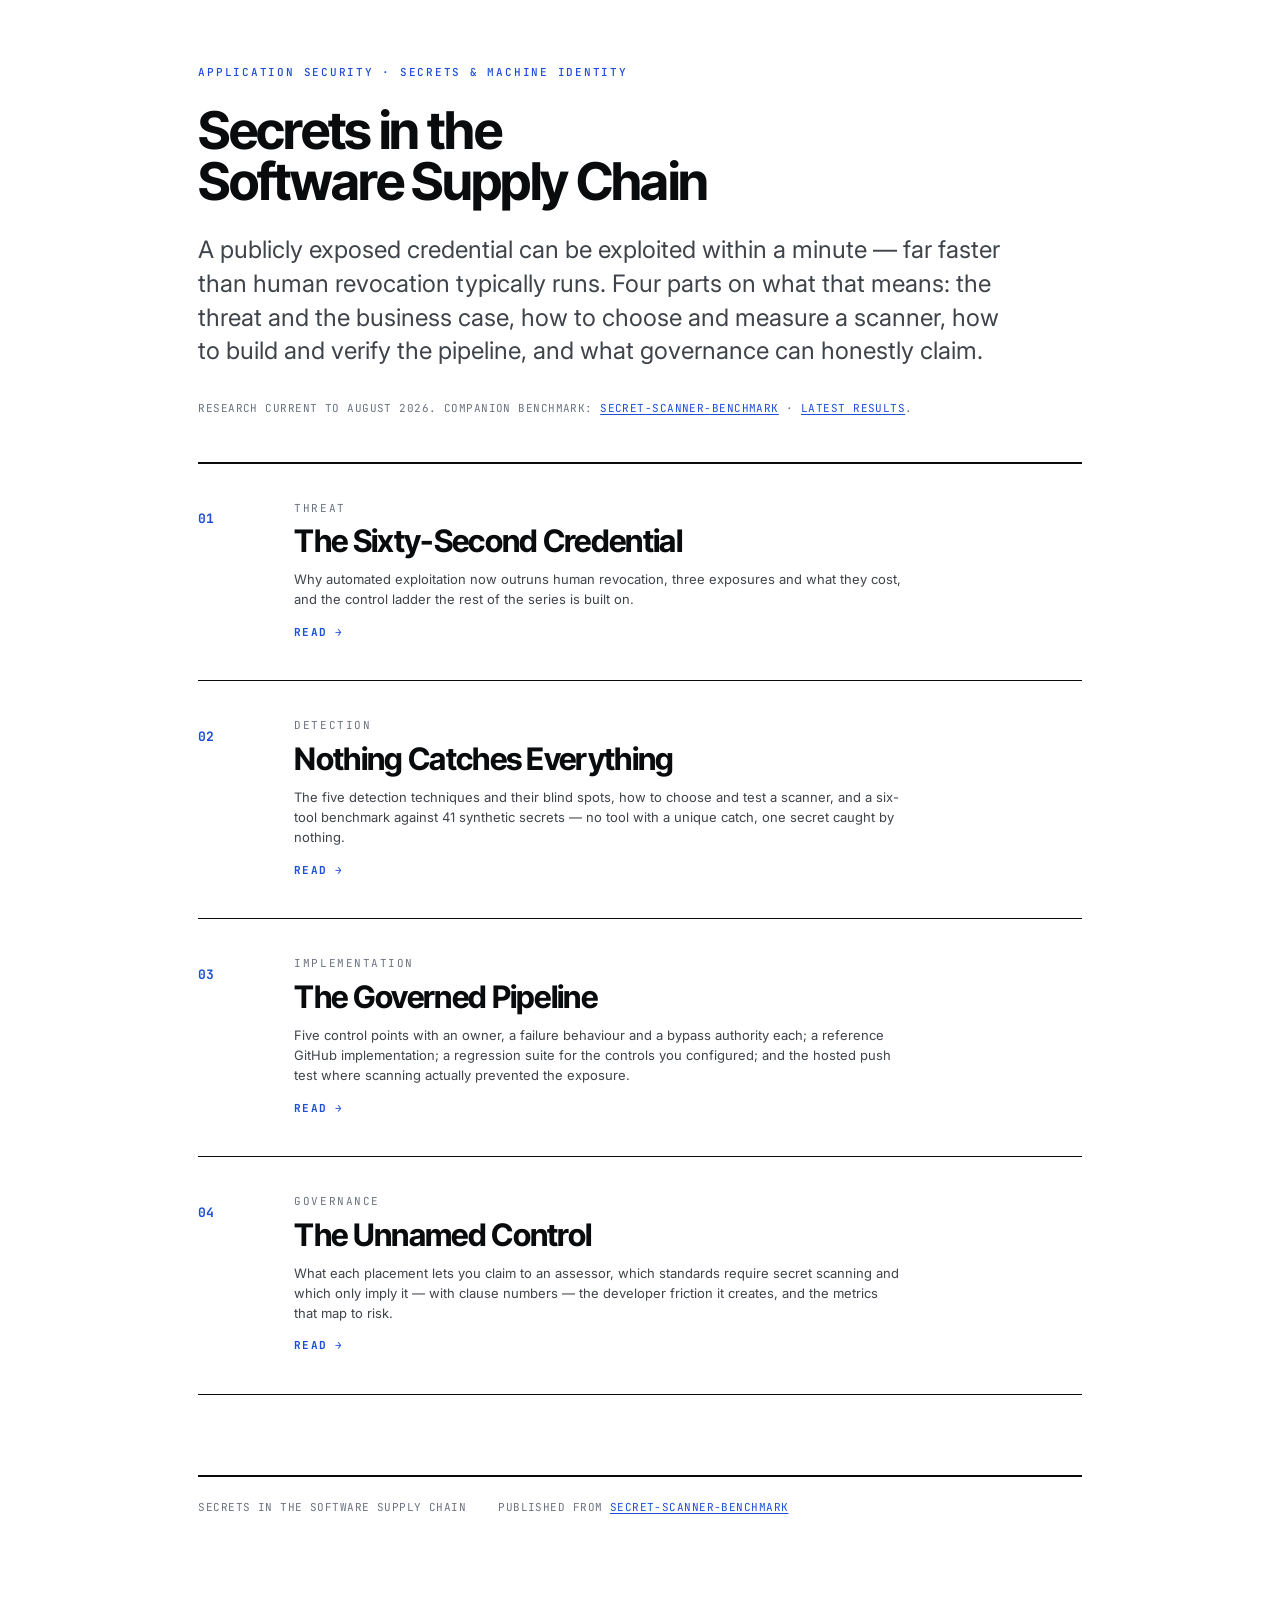
==== docs/index.html @ 4c14ba3f "wip: page fills the window, wide content uses it" ====
<!doctype html>
<html lang="en">
<head>
<meta charset="utf-8">
<meta name="viewport" content="width=device-width, initial-scale=1">
<title>Secrets in the Software Supply Chain</title>
<meta name="description" content="A four-part engineering series on hardcoded secrets in the software supply chain: the threat, detection and a reproducible benchmark, the implemented pipeline, and governance.">
<meta name="author" content="Secrets in the Software Supply Chain">
<meta name="color-scheme" content="light">
<meta name="theme-color" content="#1d4ed8">
<link rel="canonical" href="https://llody9977.github.io/secret-scanner-benchmark/">
<meta property="og:type" content="article">
<meta property="og:title" content="Secrets in the Software Supply Chain">
<meta property="og:description" content="A four-part engineering series on hardcoded secrets in the software supply chain: the threat, detection and a reproducible benchmark, the implemented pipeline, and governance.">
<meta property="og:url" content="https://llody9977.github.io/secret-scanner-benchmark/">
<meta name="twitter:card" content="summary">
<link rel="icon" href="data:image/svg+xml,%3Csvg xmlns='http://www.w3.org/2000/svg' viewBox='0 0 64 64'%3E%3Crect width='64' height='64' fill='%231d4ed8'/%3E%3Ccircle cx='32' cy='25' r='9' fill='none' stroke='white' stroke-width='5'/%3E%3Cpath d='M32 33v18M32 44h8' stroke='white' stroke-width='5' stroke-linecap='round'/%3E%3C/svg%3E">
<link rel="preconnect" href="https://fonts.googleapis.com">
<link rel="preconnect" href="https://fonts.gstatic.com" crossorigin>
<link rel="stylesheet" href="https://fonts.googleapis.com/css2?family=Inter:wght@400;500;600;700&family=Inter+Tight:wght@600;700&family=JetBrains+Mono:wght@400;500;700&display=swap">
<link rel="stylesheet" href="assets/series.css?v=723f739dde">
</head>
<body>
<div class="page idx">
  <header class="idx-head">
    <p class="kicker">Application Security &middot; Secrets &amp; Machine Identity</p>
    <h1>Secrets in the Software Supply&nbsp;Chain</h1>
    <p class="dek">A publicly exposed credential can be exploited within a minute &mdash; far faster than human revocation typically runs.
    Four parts on what that means: the threat and the business case, how to choose and measure a
    scanner, how to build and verify the pipeline, and what governance can honestly claim.</p>
    <p class="idx-note">Research current to August 2026. Companion benchmark:
    <a href="https://github.com/llody9977/secret-scanner-benchmark">secret-scanner-benchmark</a> &middot;
    <a href="https://github.com/llody9977/secret-scanner-benchmark/blob/main/docs/RESULTS.md">latest results</a>.</p>
  </header>
  <ol class="idx-list">
    <li class="idx-item">
      <a class="idx-link" href="part-1.html">
        <span class="idx-num">01</span>
        <span class="idx-body">
          <span class="idx-kick">Threat</span>
          <span class="idx-title">The Sixty-Second Credential</span>
          <span class="idx-blurb">Why automated exploitation now outruns human revocation, three exposures and what they cost, and the control ladder the rest of the series is built on.</span>
          <span class="idx-go">Read &rarr;</span>
        </span>
      </a>
    </li>
    <li class="idx-item">
      <a class="idx-link" href="part-2.html">
        <span class="idx-num">02</span>
        <span class="idx-body">
          <span class="idx-kick">Detection</span>
          <span class="idx-title">Nothing Catches Everything</span>
          <span class="idx-blurb">The five detection techniques and their blind spots, how to choose and test a scanner, and a six-tool benchmark against 41 synthetic secrets — no tool with a unique catch, one secret caught by nothing.</span>
          <span class="idx-go">Read &rarr;</span>
        </span>
      </a>
    </li>
    <li class="idx-item">
      <a class="idx-link" href="part-3.html">
        <span class="idx-num">03</span>
        <span class="idx-body">
          <span class="idx-kick">Implementation</span>
          <span class="idx-title">The Governed Pipeline</span>
          <span class="idx-blurb">Five control points with an owner, a failure behaviour and a bypass authority each; a reference GitHub implementation; a regression suite for the controls you configured; and the hosted push test where scanning actually prevented the exposure.</span>
          <span class="idx-go">Read &rarr;</span>
        </span>
      </a>
    </li>
    <li class="idx-item">
      <a class="idx-link" href="part-4.html">
        <span class="idx-num">04</span>
        <span class="idx-body">
          <span class="idx-kick">Governance</span>
          <span class="idx-title">The Unnamed Control</span>
          <span class="idx-blurb">What each placement lets you claim to an assessor, which standards require secret scanning and which only imply it — with clause numbers — the developer friction it creates, and the metrics that map to risk.</span>
          <span class="idx-go">Read &rarr;</span>
        </span>
      </a>
    </li>
  </ol>
  <footer class="colophon">
    <span>Secrets in the Software Supply Chain</span>
    <span>Published from <a href="https://github.com/llody9977/secret-scanner-benchmark">secret-scanner-benchmark</a></span>
  </footer>
</div>
</body>
</html>
---- docs/assets/series.css ----
/* Secrets in the Software Supply Chain — shared stylesheet
   Modernist / International Typographic Style: flush-left sans, hairline grid,
   one accent, no fills, no rounded corners, no dark mode. */

:root {
  color-scheme: light;

  --paper:      #ffffff;
  --ink:        #0a0b0d;
  --ink-2:      #3f434a;
  --ink-3:      #6b7280;
  --line:       #e6e7ea;
  --line-mid:   #c9ccd2;
  --blue:       #1d4ed8;
  --blue-ink:   #16327f;
  --blue-pale:  #eef2ff;
  --pos:        #15803d;
  --neg:        #b42318;
  --mid:        #a16207;

  --measure: 48rem;
  --rail: 7rem;
  --gutter: 2.25rem;

  --t-xs: 0.6875rem;
  --t-sm: 0.8125rem;
  --t-0:  1.0625rem;
  --t-1:  1.25rem;
  --t-2:  1.5rem;
  --t-3:  1.9375rem;
  --t-4:  2.5rem;
  --t-5:  3.25rem;

  --sans: "Inter", -apple-system, "Segoe UI", Helvetica, Arial, sans-serif;
  --tight: "Inter Tight", "Inter", -apple-system, Helvetica, Arial, sans-serif;
  --mono: "JetBrains Mono", ui-monospace, "SFMono-Regular", Menlo, Consolas, monospace;

  /* back-compat aliases for inline style="" left in the source markup */
  --ink-soft: var(--ink-2);
  --ink-mute: var(--ink-3);
  --rule: var(--line);
  --rule-strong: var(--line-mid);
  --accent: var(--blue);
  --accent-bright: var(--blue);
  --accent-wash: var(--blue-pale);
  --ground: var(--paper);
  --surface: var(--paper);
  --surface-sunk: #f7f8fa;
  --critical: var(--neg);
  --ok: var(--pos);
  --warn: var(--mid);
  --critical-wash: var(--blue-pale);
  --warn-wash: #ffffff;
  --ok-wash: #ffffff;
  --font-display: var(--tight);
  --font-body: var(--sans);
  --font-mono: var(--mono);
  --step--1: var(--t-sm);
  --step-0: var(--t-0);
  --step-1: var(--t-1);
  --step-2: var(--t-2);
  --step-3: var(--t-3);
  --step-4: var(--t-4);
  --step-5: var(--t-5);
  --measure-alias: var(--measure);
}

* { box-sizing: border-box; }

/* Fluid root. Every length in this sheet is in rem, so scaling the root scales
   the whole layout with the viewport instead of leaving it in a fixed ribbon on
   a large display. Media-query rem units resolve against the initial 16px, so
   the breakpoint at the bottom of this file is unaffected by this. */
html {
  background: var(--paper);
  -webkit-text-size-adjust: 100%;
  font-size: clamp(16px, 0.28vw + 12.4px, 21px);
}

body {
  margin: 0;
  background: var(--paper);
  color: var(--ink);
  font-family: var(--sans);
  font-size: var(--t-0);
  line-height: 1.62;
  font-feature-settings: "kern" 1, "liga" 1;
  -webkit-font-smoothing: antialiased;
  text-rendering: optimizeLegibility;
}

.page { max-width: min(120rem, 95vw); margin: 0 auto; padding: 0 clamp(1rem, 3vw, 2.5rem) 7rem; }

p { margin: 0; }
.flow > * + * { margin-top: 1.1em; }
.col { max-width: var(--measure); }
.wide { max-width: 100%; }  /* fills the page; prose stays at --measure */

a { color: var(--blue); text-decoration: underline; text-decoration-thickness: 1px; text-underline-offset: 0.15em; }
a:hover { text-decoration-thickness: 2px; }
a:focus-visible, summary:focus-visible { outline: 2px solid var(--blue); outline-offset: 3px; }
strong { font-weight: 600; color: var(--ink); }
em { font-style: italic; }

h1, h2, h3, h4 { font-family: var(--tight); font-weight: 700; }

/* ---------- series navigation ---------- */
.serienav {
  display: flex; flex-wrap: wrap; align-items: baseline; gap: 0 1.75rem;
  padding: 1.1rem 0 0.95rem;
  border-bottom: 1px solid var(--ink);
  font-family: var(--mono); font-size: var(--t-xs);
  letter-spacing: 0.1em; text-transform: uppercase;
}
.serienav .sn-title { color: var(--ink-3); margin-right: auto; letter-spacing: 0.08em; }
.serienav a { color: var(--ink-3); text-decoration: none; padding-bottom: 3px; border-bottom: 2px solid transparent; }
.serienav a:hover { color: var(--blue); border-bottom-color: var(--blue); }
.serienav [aria-current="page"] { color: var(--ink); font-weight: 700; border-bottom: 2px solid var(--blue); padding-bottom: 3px; }

/* ---------- masthead ---------- */
.masthead { padding: 3.5rem 0 2.75rem; border-bottom: 1px solid var(--ink); margin-bottom: 3.5rem; }
.kicker {
  font-family: var(--mono); font-size: var(--t-xs); font-weight: 500;
  letter-spacing: 0.16em; text-transform: uppercase; color: var(--blue);
  margin: 0 0 1.5rem;
}
h1 {
  font-family: var(--tight);
  font-size: clamp(2.6rem, 7.2vw, var(--t-5));
  line-height: 0.98; letter-spacing: -0.032em;
  margin: 0; max-width: 18ch; text-wrap: balance; hyphens: none;
}
.dek {
  font-size: clamp(var(--t-1), 2.3vw, var(--t-2));
  line-height: 1.4; font-weight: 400; color: var(--ink-2);
  max-width: 54ch; margin: 1.6rem 0 0; text-wrap: pretty;
}
.byline {
  margin-top: 2.25rem; padding-top: 1.1rem; border-top: 1px solid var(--line);
  display: flex; flex-wrap: wrap; gap: 0.4rem 2rem;
  font-family: var(--mono); font-size: var(--t-xs); letter-spacing: 0.04em;
  text-transform: uppercase; color: var(--ink-3);
}

/* Display type (h1, h2, case h3) keeps a short measure on purpose: a headline
   set to 90ch is unreadable. Body copy uses --measure and the ch caps below. */

/* ---------- section: left rail label + content column ---------- */
section { margin-top: 4.75rem; }
.sec-head {
  border-top: 2px solid var(--ink); padding-top: 1rem; margin-bottom: 2rem;
  display: grid; grid-template-columns: var(--rail) 1fr; gap: var(--gutter);
}
.sec-label {
  font-family: var(--mono); font-size: var(--t-xs); letter-spacing: 0.13em;
  text-transform: uppercase; color: var(--ink-3);
}
.sec-head .sec-label { grid-column: 1; padding-top: 0.35rem; }
.sec-head h2 { grid-column: 2; }
h2 {
  font-size: clamp(var(--t-3), 4vw, var(--t-4));
  line-height: 1.08; letter-spacing: -0.02em; margin: 0;
  max-width: 24ch; text-wrap: balance;
}
h3 {
  font-size: var(--t-2); line-height: 1.18; letter-spacing: -0.012em;
  margin: 3rem 0 0; text-wrap: balance; max-width: 30ch;
}
h4 {
  font-family: var(--sans); font-weight: 600; font-size: var(--t-0);
  letter-spacing: 0; margin: 2rem 0 0;
}

/* indent free-flow content to the content column on wide screens */
section > .col,
section > .flow,
section > .exec,
section > h3,
section > figure,
section > .tablewrap,
section > .tiles,
section > .gaps,
section > .cases,
section > .ladder,
section > .verdict,
section > .ph,
section > .sourcing {
  margin-left: calc(var(--rail) + var(--gutter));
}
section > .col.flow { margin-top: 1.25rem; }
h3.col, h3.wide { margin-left: calc(var(--rail) + var(--gutter)); }

/* ---------- executive / intro block ---------- */
.exec {
  border-top: 1px solid var(--ink); border-bottom: 1px solid var(--ink);
  padding: 1.75rem 0 2rem;
}
.exec > h2 { font-size: var(--t-2); margin: 0 0 1.4rem; max-width: 32ch; }
.exec-list { list-style: none; counter-reset: exec; margin: 0; padding: 0; display: grid; gap: 1.15rem; }
.exec-list li {
  counter-increment: exec; position: relative;
  padding-left: 3rem; max-width: 84ch;
}
.exec-list li::before {
  content: counter(exec, decimal-leading-zero);
  position: absolute; left: 0; top: 0.28em;
  font-family: var(--mono); font-size: var(--t-xs); font-weight: 700;
  color: var(--blue); font-variant-numeric: tabular-nums;
}

/* ---------- stat tiles ---------- */
.tiles {
  display: grid; grid-template-columns: repeat(auto-fit, minmax(13rem, 1fr));
  border-top: 2px solid var(--ink); border-bottom: 2px solid var(--ink);
}
.tile {
  padding: 1.5rem 1.4rem 1.6rem 1.4rem; display: flex; flex-direction: column; gap: 0.5rem;
  border-left: 1px solid var(--line);
}
.tile:first-child { border-left: 0; padding-left: 0; }
.tile-label { font-family: var(--mono); font-size: var(--t-xs); letter-spacing: 0.11em; text-transform: uppercase; color: var(--ink-3); }
.tile-fig {
  font-family: var(--tight); font-weight: 700; font-size: clamp(2rem, 5vw, 2.75rem);
  line-height: 1; letter-spacing: -0.035em; font-variant-numeric: tabular-nums; color: var(--ink);
}
.tile-fig .unit { font-family: var(--mono); font-size: 0.82rem; font-weight: 500; letter-spacing: 0; color: var(--ink-3); margin-left: 0.35rem; }
.tile-note { font-size: var(--t-sm); line-height: 1.45; color: var(--ink-3); }
.tile[data-tone="critical"] { border-top: 3px solid var(--neg); margin-top: -2px; }
.tile[data-tone="critical"] .tile-label { color: var(--neg); }
.tile[data-tone="ok"] { border-top: 3px solid var(--pos); margin-top: -2px; }
.tile[data-tone="ok"] .tile-label { color: var(--pos); }

/* ---------- figures ---------- */
figure { margin: 3rem 0 0; padding: 0; }
.figframe { border-top: 1px solid var(--ink); border-bottom: 1px solid var(--ink); padding: 1.75rem 0; overflow-x: auto; }
figure svg { display: block; width: 100%; max-width: 100%; height: auto; min-width: 30rem; color: var(--ink); }  /* scrolls inside .figframe */
figcaption { font-size: var(--t-sm); line-height: 1.5; color: var(--ink-3); margin-top: 0.9rem; max-width: 82ch; }

.figframe svg .crit-line { stroke: var(--neg); }
.figframe svg .crit-fill { fill: var(--neg); }
.figframe svg .crit-text { fill: var(--neg); }
.figframe svg .crit-inv  { fill: var(--paper); }
.figframe svg .ok-line { stroke: var(--pos); }
.figframe svg .ok-text { fill: var(--pos); }
.figframe svg .acc-line { stroke: var(--blue); }
.figframe svg .acc-fill { fill: var(--blue); }
.figframe svg .acc-text { fill: var(--blue); }
.figframe svg .acc-inv  { fill: var(--paper); }

/* ---------- case files ---------- */
.cases { display: grid; gap: 0; border-top: 2px solid var(--ink); }
.case { padding: 2rem 0 2.25rem; border-bottom: 1px solid var(--ink); }
.case-role {
  font-family: var(--mono); font-size: var(--t-xs); font-weight: 700;
  letter-spacing: 0.13em; text-transform: uppercase; color: var(--blue);
  border-bottom: 2px solid var(--blue); padding-bottom: 2px; display: inline-block;
}
.case h3 { margin: 1rem 0 0; max-width: 34ch; }
.case-meta {
  list-style: none; margin: 1.35rem 0 1.5rem; padding: 0.9rem 0;
  border-top: 1px solid var(--line); border-bottom: 1px solid var(--line);
  display: grid; grid-template-columns: repeat(auto-fit, minmax(11rem, 1fr)); gap: 0.9rem 1.5rem;
}
.case-meta div { display: flex; flex-direction: column; gap: 0.2rem; }
.case-meta dt { font-family: var(--mono); font-size: var(--t-xs); letter-spacing: 0.09em; text-transform: uppercase; color: var(--ink-3); }
.case-meta dd { margin: 0; font-size: var(--t-sm); line-height: 1.4; color: var(--ink); font-weight: 600; }
.case .flow p { max-width: 82ch; }

/* ---------- tables ---------- */
.tablewrap { margin: 2.25rem 0 0; overflow-x: auto; }
table { border-collapse: collapse; width: 100%; min-width: min(34rem, 100%); font-size: var(--t-sm); }
table.wide-table { min-width: 52rem; }  /* scrolls inside .tablewrap rather than compressing to illegibility */
caption {
  text-align: left; font-family: var(--mono); font-size: var(--t-xs); letter-spacing: 0.11em;
  text-transform: uppercase; color: var(--ink-3); padding: 0 0 0.8rem;
}
thead th {
  font-family: var(--mono); font-size: var(--t-xs); letter-spacing: 0.06em; text-transform: uppercase;
  color: var(--ink); font-weight: 500; text-align: left;
  padding: 0.6rem 1.1rem 0.6rem 0; border-bottom: 2px solid var(--ink);
}
tbody th, tbody td { text-align: left; padding: 0.75rem 1.1rem 0.75rem 0; border-bottom: 1px solid var(--line); vertical-align: top; line-height: 1.45; }
tbody tr:last-child th, tbody tr:last-child td { border-bottom: 2px solid var(--ink); }
tbody th { font-weight: 600; color: var(--ink); padding-right: 1.5rem; }
td.num { font-family: var(--mono); font-variant-numeric: tabular-nums; }
td.yes { color: var(--pos); font-weight: 600; }
td.no  { color: var(--neg); font-weight: 600; }
td.part { color: var(--mid); font-weight: 600; }

/* ---------- verdict — the one filled panel ---------- */
.verdict { background: var(--blue-pale); padding: 2rem 1.75rem; margin: 3rem 0 0; }
.verdict .sec-label { color: var(--blue); }
.verdict p { font-family: var(--tight); font-weight: 600; font-size: var(--t-1); line-height: 1.36; color: var(--ink); max-width: 68ch; letter-spacing: -0.01em; }
.verdict p + p { margin-top: 0.9rem; font-family: var(--sans); font-weight: 400; font-size: var(--t-0); color: var(--ink-2); letter-spacing: 0; }

/* ---------- gap / technique list ---------- */
.gaps { display: grid; gap: 0; border-top: 2px solid var(--ink); }
.gap { padding: 1.5rem 0; border-bottom: 1px solid var(--ink); display: grid; grid-template-columns: 9rem 1fr; gap: 1.5rem; }
.gap-name {
  font-family: var(--mono); font-size: var(--t-xs); font-weight: 700; letter-spacing: 0.1em;
  text-transform: uppercase; color: var(--neg); padding-top: 0.15rem; line-height: 1.4;
}
.gap[data-tone="accent"] .gap-name { color: var(--blue); }
.gap p { max-width: 82ch; font-size: var(--t-sm); line-height: 1.55; }
.gap p + p { margin-top: 0.6rem; color: var(--ink-3); }

/* ---------- ladder ---------- */
.ladder { display: grid; gap: 0; border-top: 2px solid var(--ink); }
.rung { padding: 1.6rem 0 1.75rem 1.25rem; border-bottom: 1px solid var(--ink); border-left: 3px solid var(--line-mid); }
.rung[data-tier="1"] { border-left-color: var(--pos); }
.rung[data-tier="2"] { border-left-color: var(--blue); }
.rung[data-tier="3"] { border-left-color: var(--mid); }
.rung[data-tier="4"] { border-left-color: var(--ink-3); }
.rung-head { display: flex; flex-wrap: wrap; align-items: baseline; gap: 0.6rem; }
.rung-tier { font-family: var(--mono); font-size: var(--t-xs); font-weight: 700; letter-spacing: 0.1em; text-transform: uppercase; color: var(--ink-3); }
.rung h4 { margin: 0.5rem 0 0; font-family: var(--tight); font-weight: 700; font-size: var(--t-1); }
.rung > p { max-width: 82ch; margin-top: 0.6rem; font-size: var(--t-sm); line-height: 1.55; color: var(--ink-2); }
.rung ul { max-width: 84ch; margin: 0.75rem 0 0; padding-left: 1.1rem; font-size: var(--t-sm); line-height: 1.55; color: var(--ink-2); }
.rung li + li { margin-top: 0.4rem; }

/* ---------- prose lists ---------- */
.col ul, .col ol, .wide ul, .wide ol, .flow ul, .flow ol { margin: 0; padding-left: 1.2rem; }
.col li + li, .wide li + li, .flow li + li { margin-top: 0.5rem; }
.wide > ul, .wide > ol { max-width: 84ch; }
.flow ul li, .flow ol li { max-width: 82ch; }

code { font-family: var(--mono); font-size: 0.86em; background: #f3f4f6; padding: 0.12em 0.36em; }
pre {
  background: #f7f8fa; border: 1px solid var(--line); border-left: 3px solid var(--blue);
  margin: 1.35rem 0 0; padding: 1.1rem 1.25rem; overflow-x: auto;
  font-family: var(--mono); font-size: 0.8125rem; line-height: 1.6; color: var(--ink);
}
pre code { background: none; padding: 0; font-size: inherit; }

/* ---------- placeholders (rare) ---------- */
.ph { border: 1px solid var(--mid); border-left: 3px solid var(--mid); padding: 1.3rem 1.4rem; margin: 1.75rem 0 0; }
.ph-tag { font-family: var(--mono); font-size: var(--t-xs); font-weight: 700; letter-spacing: 0.12em; text-transform: uppercase; color: var(--mid); display: block; margin-bottom: 0.6rem; }
.ph h4 { margin: 0; font-family: var(--tight); font-size: var(--t-1); }
.ph p, .ph ul { margin-top: 0.6rem; font-size: var(--t-sm); line-height: 1.55; color: var(--ink-2); max-width: 84ch; }

/* ---------- footnotes & references ---------- */
sup.fn { font-size: 0.7em; line-height: 0; vertical-align: super; font-family: var(--mono); font-weight: 500; }
sup.fn a { text-decoration: none; padding: 0 0.05em; color: var(--blue); }
sup.fn a:hover { text-decoration: underline; }
.refs { margin-left: calc(var(--rail) + var(--gutter)); }
.refs > h3 {
  font-family: var(--mono); font-size: var(--t-xs); letter-spacing: 0.11em; text-transform: uppercase;
  color: var(--ink-3); margin: 0 0 1.1rem; padding-top: 1rem; border-top: 2px solid var(--ink); font-weight: 500;
}
.refs ol { font-size: var(--t-sm); line-height: 1.5; color: var(--ink-2); margin: 0; padding-left: 2.1rem; }
.refs li { margin-bottom: 0.6rem; scroll-margin-top: 2rem; }
.refs li::marker { font-family: var(--mono); color: var(--ink-3); }
.refs li:target { background: var(--blue-pale); }
.refs li a { word-break: break-word; }
.refs .backref { font-family: var(--mono); font-size: 0.9em; text-decoration: none; }

.sourcing { margin: 2.25rem 0 0; border-top: 1px solid var(--ink); border-bottom: 1px solid var(--ink); padding: 1.4rem 0; font-size: var(--t-sm); line-height: 1.55; color: var(--ink-2); }
.sourcing h4 { margin: 0 0 0.6rem; font-family: var(--mono); font-size: var(--t-xs); letter-spacing: 0.11em; text-transform: uppercase; color: var(--ink); font-weight: 500; }
.sourcing p { max-width: 86ch; }
.sourcing p + p { margin-top: 0.6rem; }

/* ---------- next / series footer ---------- */
.nextup { margin: 3.5rem 0 0; border-top: 2px solid var(--ink); padding-top: 1.4rem; }
.nextup .sec-label { color: var(--blue); display: block; margin-bottom: 0.6rem; }
.nextup a { font-family: var(--tight); font-weight: 700; font-size: var(--t-2); letter-spacing: -0.015em; text-decoration: none; }
.nextup a:hover { text-decoration: underline; text-underline-offset: 0.2em; }
.nextup p { margin-top: 0.6rem; font-size: var(--t-sm); color: var(--ink-3); max-width: 82ch; }

footer.colophon {
  margin: 5rem 0 0; padding-top: 1.4rem; border-top: 2px solid var(--ink);
  font-family: var(--mono); font-size: var(--t-xs); letter-spacing: 0.04em; color: var(--ink-3);
  display: flex; flex-wrap: wrap; gap: 0.45rem 2rem; text-transform: uppercase;
}
footer.colophon a { color: var(--blue); }

::selection { background: var(--blue-pale); }

/* ---------- series index page ---------- */
.idx { max-width: 60rem; }
.idx-head { padding: 4rem 0 2.75rem; border-bottom: 2px solid var(--ink); margin-bottom: 0; }
.idx-head h1 { max-width: 16ch; }
.idx-note {
  margin-top: 2rem; font-family: var(--mono); font-size: var(--t-xs);
  letter-spacing: 0.04em; text-transform: uppercase; color: var(--ink-3);
}
.idx-list { list-style: none; margin: 0; padding: 0; }
.idx-item { border-bottom: 1px solid var(--ink); }
.idx-link {
  display: grid; grid-template-columns: 4.5rem 1fr; gap: 1.5rem;
  padding: 2.25rem 0; text-decoration: none; color: var(--ink);
}
.idx-link:hover { text-decoration: none; }
.idx-num {
  font-family: var(--mono); font-size: var(--t-sm); font-weight: 700;
  color: var(--blue); font-variant-numeric: tabular-nums; padding-top: 0.55rem;
}
.idx-body { display: block; }
.idx-kick {
  display: block; font-family: var(--mono); font-size: var(--t-xs);
  letter-spacing: 0.14em; text-transform: uppercase; color: var(--ink-3); margin-bottom: 0.5rem;
}
.idx-title {
  display: block; font-family: var(--tight); font-weight: 700;
  font-size: clamp(1.6rem, 4vw, var(--t-3)); line-height: 1.05; letter-spacing: -0.022em;
}
.idx-link:hover .idx-title { color: var(--blue); }
.idx-blurb { display: block; margin-top: 0.7rem; font-size: var(--t-sm); line-height: 1.55; color: var(--ink-2); max-width: 76ch; }
.idx-go {
  display: inline-block; margin-top: 0.9rem; font-family: var(--mono); font-size: var(--t-xs);
  font-weight: 700; letter-spacing: 0.1em; text-transform: uppercase; color: var(--blue);
}

/* ---------- responsive: collapse the rail ---------- */
@media (max-width: 54rem) {
  :root { --rail: 0rem; --gutter: 0rem; }
  .sec-head { grid-template-columns: 1fr; gap: 0.5rem; }
  .sec-head .sec-label { grid-column: 1; padding-top: 0; }
  .sec-head h2 { grid-column: 1; }
  section > .col, section > .flow, section > h3, section > figure, section > .tablewrap,
  section > .tiles, section > .gaps, section > .cases, section > .ladder, section > .verdict,
  section > .ph, section > .sourcing, section > .exec, h3.col, h3.wide, .refs { margin-left: 0; }
  .gap { grid-template-columns: 1fr; gap: 0.5rem; }
  .exec-list li { grid-template-columns: 1.9rem 1fr; }
  .idx-link { grid-template-columns: 1fr; gap: 0.5rem; }
  .idx-num { padding-top: 0; }
}
@media (prefers-reduced-motion: reduce) {
  * { animation-duration: 0.01ms !important; transition-duration: 0.01ms !important; }
}
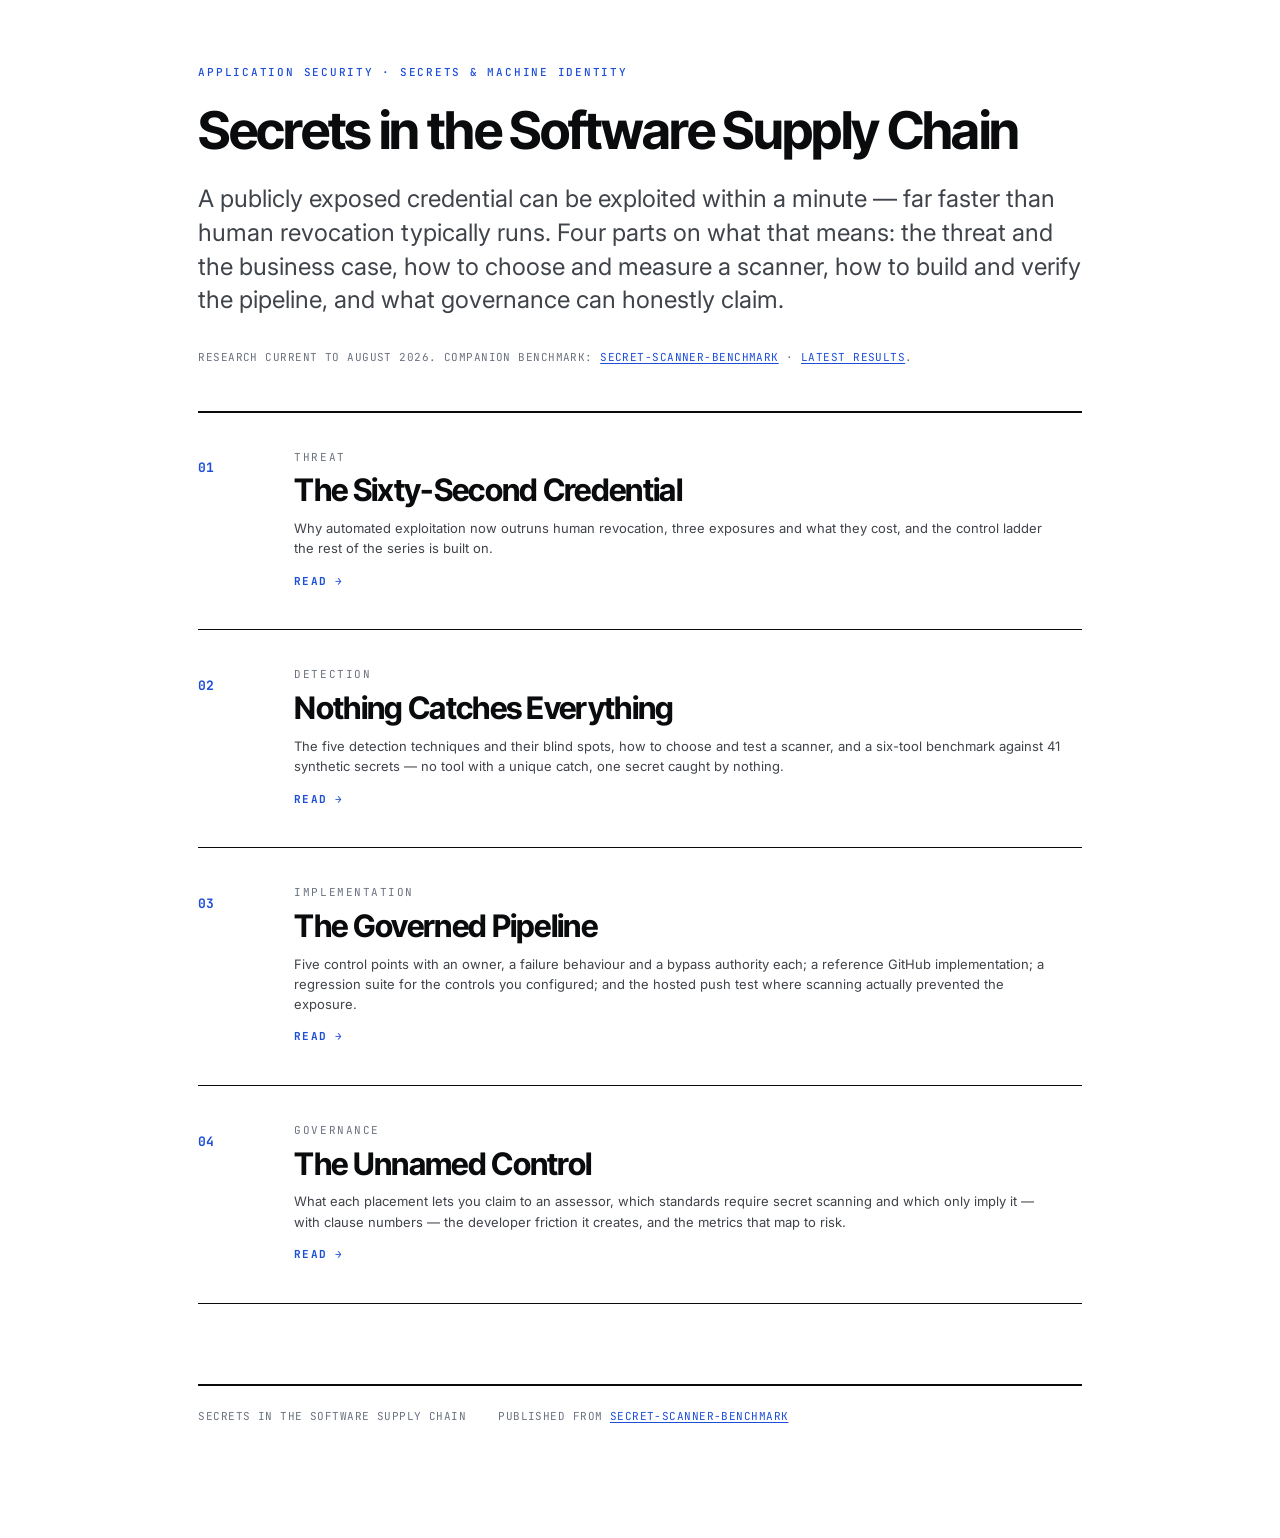
==== commit 043b35b6: "wip: widen display type and body caps" ====
--- a/docs/index.html
+++ b/docs/index.html
@@ -18,7 +18,7 @@
 <link rel="preconnect" href="https://fonts.googleapis.com">
 <link rel="preconnect" href="https://fonts.gstatic.com" crossorigin>
 <link rel="stylesheet" href="https://fonts.googleapis.com/css2?family=Inter:wght@400;500;600;700&family=Inter+Tight:wght@600;700&family=JetBrains+Mono:wght@400;500;700&display=swap">
-<link rel="stylesheet" href="assets/series.css?v=723f739dde">
+<link rel="stylesheet" href="assets/series.css?v=183d122fe3">
 </head>
 <body>
 <div class="page idx">
--- a/docs/assets/series.css
+++ b/docs/assets/series.css
@@ -18,7 +18,7 @@
   --neg:        #b42318;
   --mid:        #a16207;
 
-  --measure: 48rem;
+  --measure: 58rem;
   --rail: 7rem;
   --gutter: 2.25rem;
 
@@ -89,7 +89,7 @@
   text-rendering: optimizeLegibility;
 }
 
-.page { max-width: min(120rem, 95vw); margin: 0 auto; padding: 0 clamp(1rem, 3vw, 2.5rem) 7rem; }
+.page { max-width: min(150rem, 95vw); margin: 0 auto; padding: 0 clamp(1rem, 3vw, 2.5rem) 7rem; }
 
 p { margin: 0; }
 .flow > * + * { margin-top: 1.1em; }
@@ -128,12 +128,12 @@
   font-family: var(--tight);
   font-size: clamp(2.6rem, 7.2vw, var(--t-5));
   line-height: 0.98; letter-spacing: -0.032em;
-  margin: 0; max-width: 18ch; text-wrap: balance; hyphens: none;
+  margin: 0; max-width: 32ch; text-wrap: balance; hyphens: none;
 }
 .dek {
   font-size: clamp(var(--t-1), 2.3vw, var(--t-2));
   line-height: 1.4; font-weight: 400; color: var(--ink-2);
-  max-width: 54ch; margin: 1.6rem 0 0; text-wrap: pretty;
+  max-width: 78ch; margin: 1.6rem 0 0; text-wrap: pretty;
 }
 .byline {
   margin-top: 2.25rem; padding-top: 1.1rem; border-top: 1px solid var(--line);
@@ -160,11 +160,11 @@
 h2 {
   font-size: clamp(var(--t-3), 4vw, var(--t-4));
   line-height: 1.08; letter-spacing: -0.02em; margin: 0;
-  max-width: 24ch; text-wrap: balance;
+  max-width: 42ch; text-wrap: balance;
 }
 h3 {
   font-size: var(--t-2); line-height: 1.18; letter-spacing: -0.012em;
-  margin: 3rem 0 0; text-wrap: balance; max-width: 30ch;
+  margin: 3rem 0 0; text-wrap: balance; max-width: 46ch;
 }
 h4 {
   font-family: var(--sans); font-weight: 600; font-size: var(--t-0);
@@ -195,11 +195,11 @@
   border-top: 1px solid var(--ink); border-bottom: 1px solid var(--ink);
   padding: 1.75rem 0 2rem;
 }
-.exec > h2 { font-size: var(--t-2); margin: 0 0 1.4rem; max-width: 32ch; }
+.exec > h2 { font-size: var(--t-2); margin: 0 0 1.4rem; max-width: 46ch; }
 .exec-list { list-style: none; counter-reset: exec; margin: 0; padding: 0; display: grid; gap: 1.15rem; }
 .exec-list li {
   counter-increment: exec; position: relative;
-  padding-left: 3rem; max-width: 84ch;
+  padding-left: 3rem; max-width: 102ch;
 }
 .exec-list li::before {
   content: counter(exec, decimal-leading-zero);
@@ -234,7 +234,7 @@
 figure { margin: 3rem 0 0; padding: 0; }
 .figframe { border-top: 1px solid var(--ink); border-bottom: 1px solid var(--ink); padding: 1.75rem 0; overflow-x: auto; }
 figure svg { display: block; width: 100%; max-width: 100%; height: auto; min-width: 30rem; color: var(--ink); }  /* scrolls inside .figframe */
-figcaption { font-size: var(--t-sm); line-height: 1.5; color: var(--ink-3); margin-top: 0.9rem; max-width: 82ch; }
+figcaption { font-size: var(--t-sm); line-height: 1.5; color: var(--ink-3); margin-top: 0.9rem; max-width: 100ch; }
 
 .figframe svg .crit-line { stroke: var(--neg); }
 .figframe svg .crit-fill { fill: var(--neg); }
@@ -255,7 +255,7 @@
   letter-spacing: 0.13em; text-transform: uppercase; color: var(--blue);
   border-bottom: 2px solid var(--blue); padding-bottom: 2px; display: inline-block;
 }
-.case h3 { margin: 1rem 0 0; max-width: 34ch; }
+.case h3 { margin: 1rem 0 0; max-width: 52ch; }
 .case-meta {
   list-style: none; margin: 1.35rem 0 1.5rem; padding: 0.9rem 0;
   border-top: 1px solid var(--line); border-bottom: 1px solid var(--line);
@@ -264,7 +264,7 @@
 .case-meta div { display: flex; flex-direction: column; gap: 0.2rem; }
 .case-meta dt { font-family: var(--mono); font-size: var(--t-xs); letter-spacing: 0.09em; text-transform: uppercase; color: var(--ink-3); }
 .case-meta dd { margin: 0; font-size: var(--t-sm); line-height: 1.4; color: var(--ink); font-weight: 600; }
-.case .flow p { max-width: 82ch; }
+.case .flow p { max-width: 100ch; }
 
 /* ---------- tables ---------- */
 .tablewrap { margin: 2.25rem 0 0; overflow-x: auto; }
@@ -290,7 +290,7 @@
 /* ---------- verdict — the one filled panel ---------- */
 .verdict { background: var(--blue-pale); padding: 2rem 1.75rem; margin: 3rem 0 0; }
 .verdict .sec-label { color: var(--blue); }
-.verdict p { font-family: var(--tight); font-weight: 600; font-size: var(--t-1); line-height: 1.36; color: var(--ink); max-width: 68ch; letter-spacing: -0.01em; }
+.verdict p { font-family: var(--tight); font-weight: 600; font-size: var(--t-1); line-height: 1.36; color: var(--ink); max-width: 88ch; letter-spacing: -0.01em; }
 .verdict p + p { margin-top: 0.9rem; font-family: var(--sans); font-weight: 400; font-size: var(--t-0); color: var(--ink-2); letter-spacing: 0; }
 
 /* ---------- gap / technique list ---------- */
@@ -301,7 +301,7 @@
   text-transform: uppercase; color: var(--neg); padding-top: 0.15rem; line-height: 1.4;
 }
 .gap[data-tone="accent"] .gap-name { color: var(--blue); }
-.gap p { max-width: 82ch; font-size: var(--t-sm); line-height: 1.55; }
+.gap p { max-width: 100ch; font-size: var(--t-sm); line-height: 1.55; }
 .gap p + p { margin-top: 0.6rem; color: var(--ink-3); }
 
 /* ---------- ladder ---------- */
@@ -314,15 +314,15 @@
 .rung-head { display: flex; flex-wrap: wrap; align-items: baseline; gap: 0.6rem; }
 .rung-tier { font-family: var(--mono); font-size: var(--t-xs); font-weight: 700; letter-spacing: 0.1em; text-transform: uppercase; color: var(--ink-3); }
 .rung h4 { margin: 0.5rem 0 0; font-family: var(--tight); font-weight: 700; font-size: var(--t-1); }
-.rung > p { max-width: 82ch; margin-top: 0.6rem; font-size: var(--t-sm); line-height: 1.55; color: var(--ink-2); }
-.rung ul { max-width: 84ch; margin: 0.75rem 0 0; padding-left: 1.1rem; font-size: var(--t-sm); line-height: 1.55; color: var(--ink-2); }
+.rung > p { max-width: 100ch; margin-top: 0.6rem; font-size: var(--t-sm); line-height: 1.55; color: var(--ink-2); }
+.rung ul { max-width: 102ch; margin: 0.75rem 0 0; padding-left: 1.1rem; font-size: var(--t-sm); line-height: 1.55; color: var(--ink-2); }
 .rung li + li { margin-top: 0.4rem; }
 
 /* ---------- prose lists ---------- */
 .col ul, .col ol, .wide ul, .wide ol, .flow ul, .flow ol { margin: 0; padding-left: 1.2rem; }
 .col li + li, .wide li + li, .flow li + li { margin-top: 0.5rem; }
-.wide > ul, .wide > ol { max-width: 84ch; }
-.flow ul li, .flow ol li { max-width: 82ch; }
+.wide > ul, .wide > ol { max-width: 102ch; }
+.flow ul li, .flow ol li { max-width: 100ch; }
 
 code { font-family: var(--mono); font-size: 0.86em; background: #f3f4f6; padding: 0.12em 0.36em; }
 pre {
@@ -336,7 +336,7 @@
 .ph { border: 1px solid var(--mid); border-left: 3px solid var(--mid); padding: 1.3rem 1.4rem; margin: 1.75rem 0 0; }
 .ph-tag { font-family: var(--mono); font-size: var(--t-xs); font-weight: 700; letter-spacing: 0.12em; text-transform: uppercase; color: var(--mid); display: block; margin-bottom: 0.6rem; }
 .ph h4 { margin: 0; font-family: var(--tight); font-size: var(--t-1); }
-.ph p, .ph ul { margin-top: 0.6rem; font-size: var(--t-sm); line-height: 1.55; color: var(--ink-2); max-width: 84ch; }
+.ph p, .ph ul { margin-top: 0.6rem; font-size: var(--t-sm); line-height: 1.55; color: var(--ink-2); max-width: 102ch; }
 
 /* ---------- footnotes & references ---------- */
 sup.fn { font-size: 0.7em; line-height: 0; vertical-align: super; font-family: var(--mono); font-weight: 500; }
@@ -356,7 +356,7 @@
 
 .sourcing { margin: 2.25rem 0 0; border-top: 1px solid var(--ink); border-bottom: 1px solid var(--ink); padding: 1.4rem 0; font-size: var(--t-sm); line-height: 1.55; color: var(--ink-2); }
 .sourcing h4 { margin: 0 0 0.6rem; font-family: var(--mono); font-size: var(--t-xs); letter-spacing: 0.11em; text-transform: uppercase; color: var(--ink); font-weight: 500; }
-.sourcing p { max-width: 86ch; }
+.sourcing p { max-width: 104ch; }
 .sourcing p + p { margin-top: 0.6rem; }
 
 /* ---------- next / series footer ---------- */
@@ -364,7 +364,7 @@
 .nextup .sec-label { color: var(--blue); display: block; margin-bottom: 0.6rem; }
 .nextup a { font-family: var(--tight); font-weight: 700; font-size: var(--t-2); letter-spacing: -0.015em; text-decoration: none; }
 .nextup a:hover { text-decoration: underline; text-underline-offset: 0.2em; }
-.nextup p { margin-top: 0.6rem; font-size: var(--t-sm); color: var(--ink-3); max-width: 82ch; }
+.nextup p { margin-top: 0.6rem; font-size: var(--t-sm); color: var(--ink-3); max-width: 100ch; }
 
 footer.colophon {
   margin: 5rem 0 0; padding-top: 1.4rem; border-top: 2px solid var(--ink);
@@ -378,7 +378,7 @@
 /* ---------- series index page ---------- */
 .idx { max-width: 60rem; }
 .idx-head { padding: 4rem 0 2.75rem; border-bottom: 2px solid var(--ink); margin-bottom: 0; }
-.idx-head h1 { max-width: 16ch; }
+.idx-head h1 { max-width: 28ch; }
 .idx-note {
   margin-top: 2rem; font-family: var(--mono); font-size: var(--t-xs);
   letter-spacing: 0.04em; text-transform: uppercase; color: var(--ink-3);
@@ -404,7 +404,7 @@
   font-size: clamp(1.6rem, 4vw, var(--t-3)); line-height: 1.05; letter-spacing: -0.022em;
 }
 .idx-link:hover .idx-title { color: var(--blue); }
-.idx-blurb { display: block; margin-top: 0.7rem; font-size: var(--t-sm); line-height: 1.55; color: var(--ink-2); max-width: 76ch; }
+.idx-blurb { display: block; margin-top: 0.7rem; font-size: var(--t-sm); line-height: 1.55; color: var(--ink-2); max-width: 96ch; }
 .idx-go {
   display: inline-block; margin-top: 0.9rem; font-family: var(--mono); font-size: var(--t-xs);
   font-weight: 700; letter-spacing: 0.1em; text-transform: uppercase; color: var(--blue);
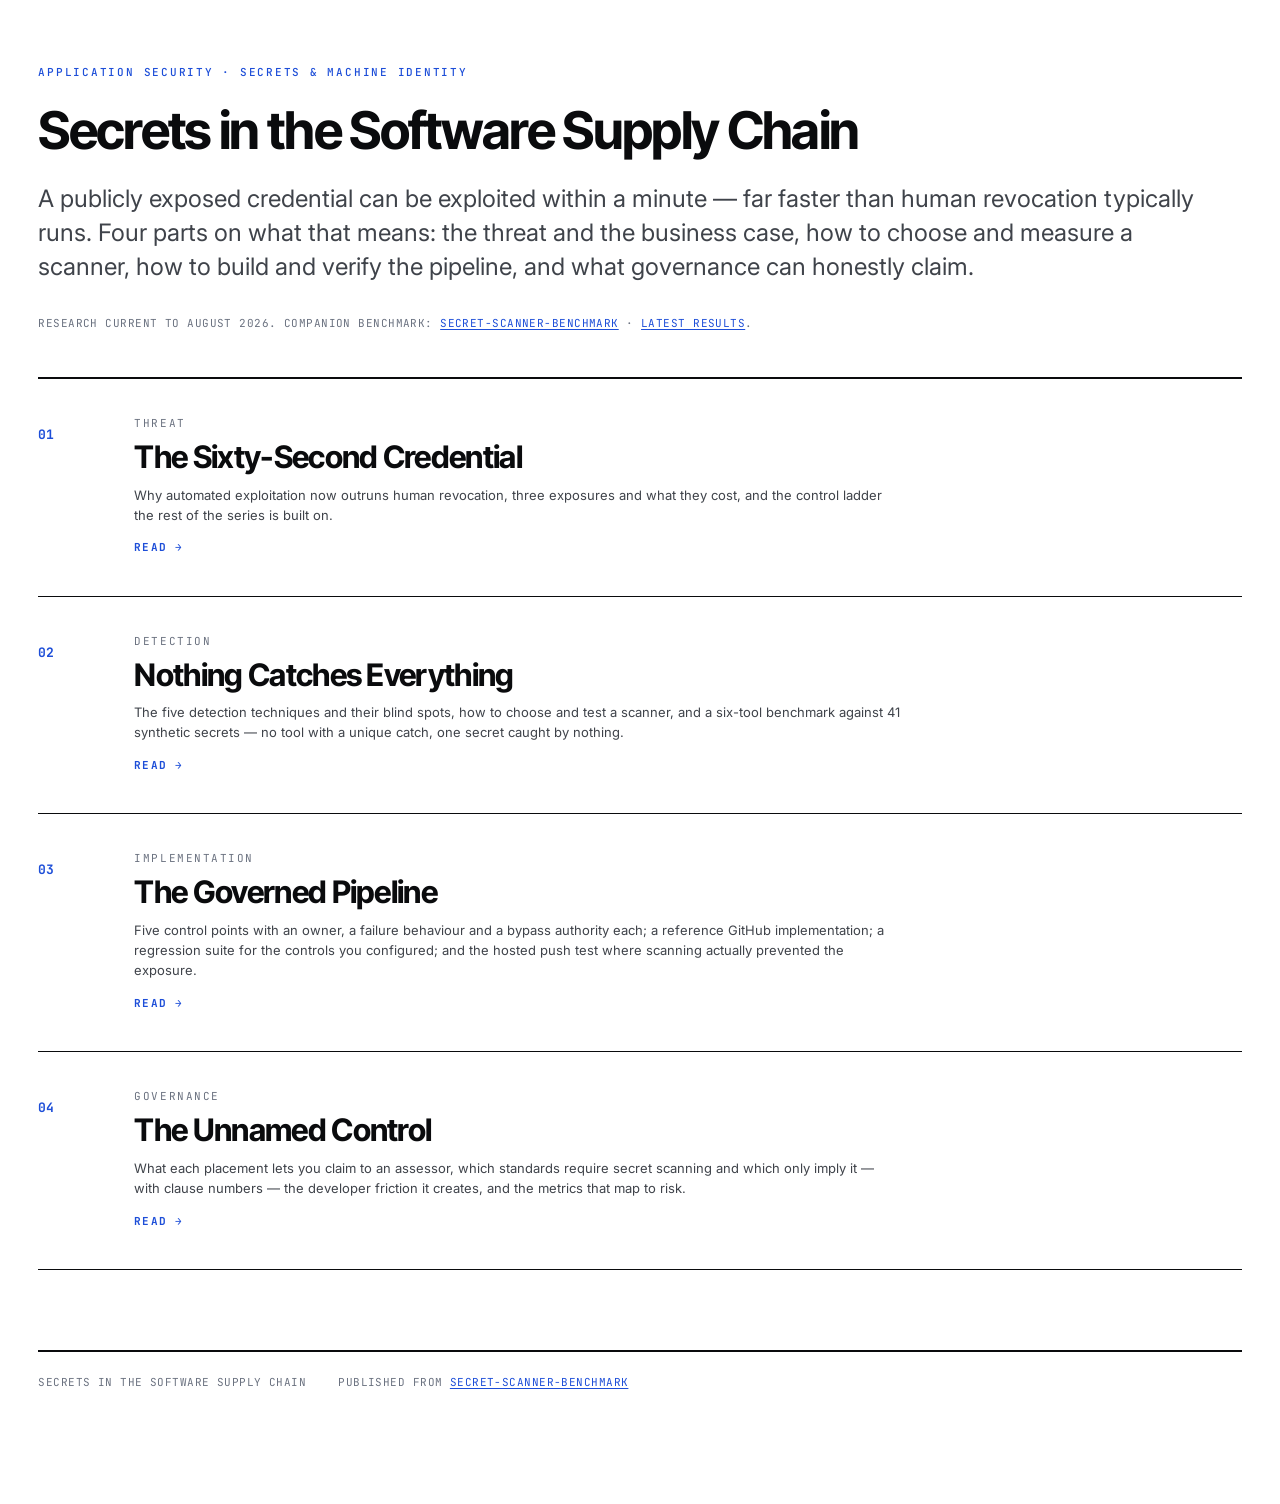
==== commit 729aefb6: "Size display type to its content, not to a reading measure Measured every capped element at 2545px: " ====
--- a/docs/index.html
+++ b/docs/index.html
@@ -18,7 +18,7 @@
 <link rel="preconnect" href="https://fonts.googleapis.com">
 <link rel="preconnect" href="https://fonts.gstatic.com" crossorigin>
 <link rel="stylesheet" href="https://fonts.googleapis.com/css2?family=Inter:wght@400;500;600;700&family=Inter+Tight:wght@600;700&family=JetBrains+Mono:wght@400;500;700&display=swap">
-<link rel="stylesheet" href="assets/series.css?v=183d122fe3">
+<link rel="stylesheet" href="assets/series.css?v=4ce6b4b74a">
 </head>
 <body>
 <div class="page idx">
--- a/docs/assets/series.css
+++ b/docs/assets/series.css
@@ -376,7 +376,7 @@
 ::selection { background: var(--blue-pale); }
 
 /* ---------- series index page ---------- */
-.idx { max-width: 60rem; }
+.idx { max-width: 84rem; }
 .idx-head { padding: 4rem 0 2.75rem; border-bottom: 2px solid var(--ink); margin-bottom: 0; }
 .idx-head h1 { max-width: 28ch; }
 .idx-note {
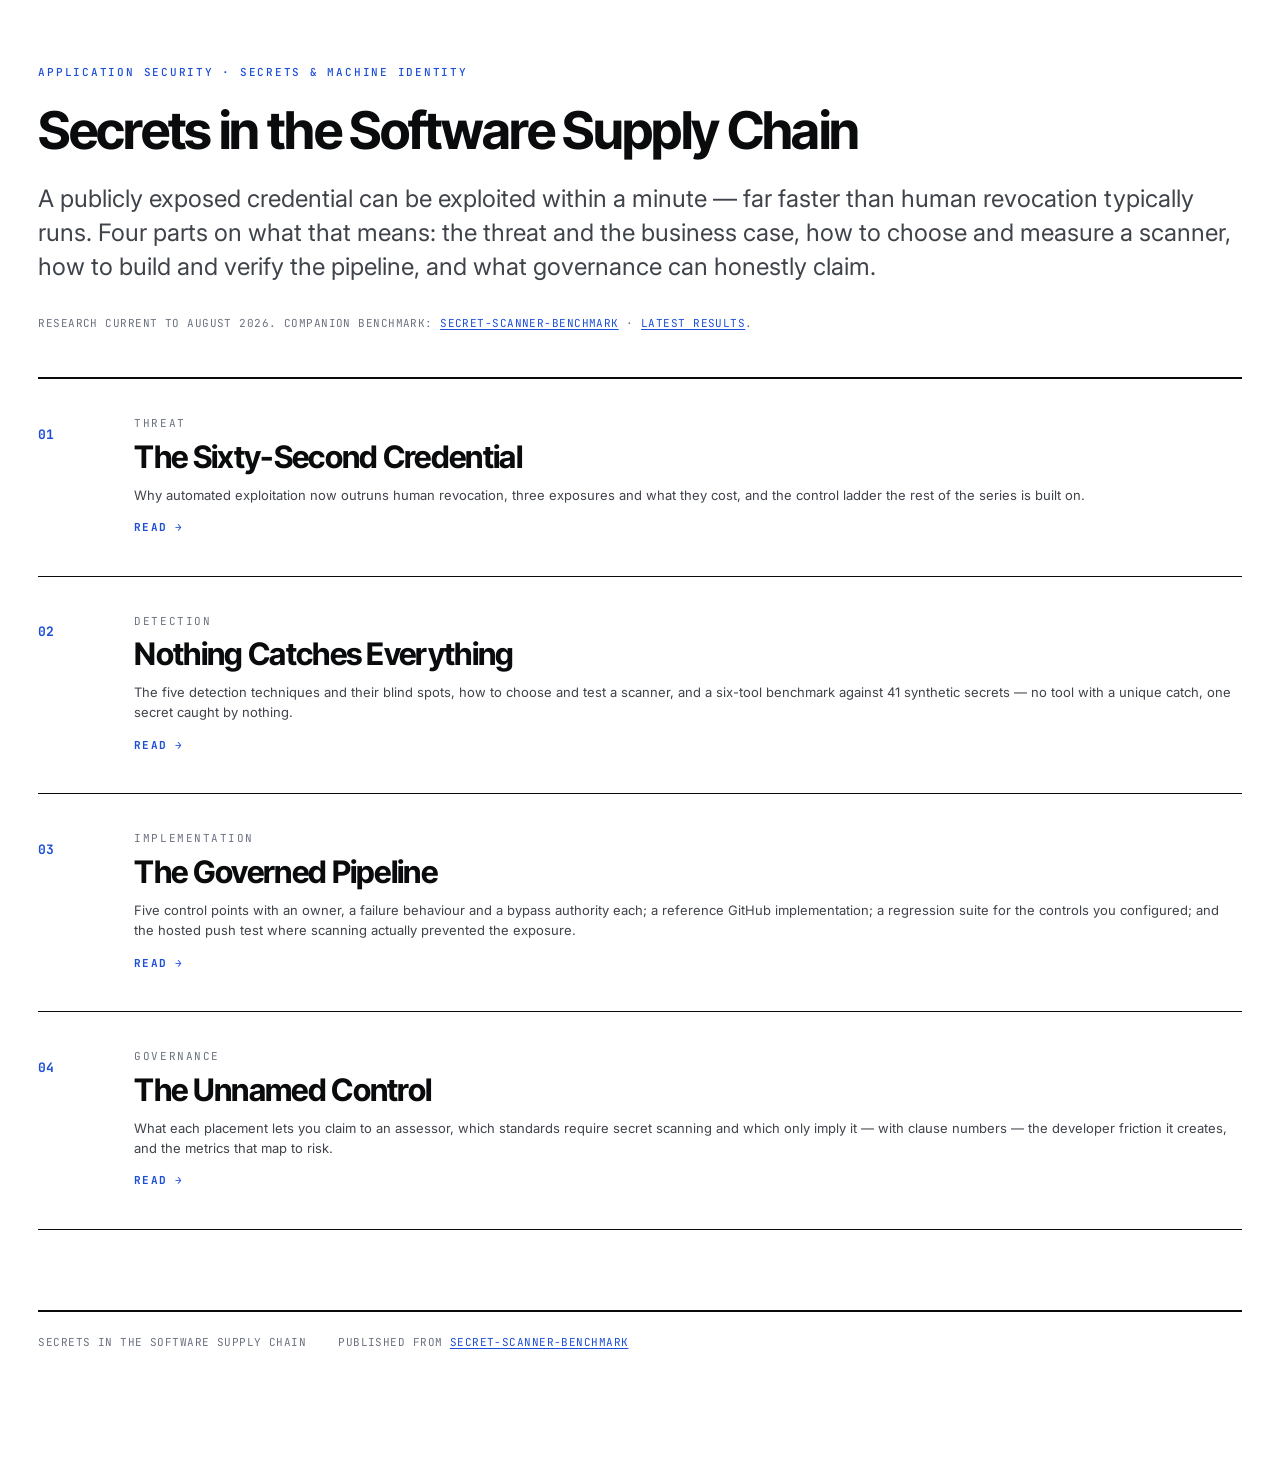
==== commit ffe07ac0: "wip: one shared measure" ====
--- a/docs/index.html
+++ b/docs/index.html
@@ -18,7 +18,7 @@
 <link rel="preconnect" href="https://fonts.googleapis.com">
 <link rel="preconnect" href="https://fonts.gstatic.com" crossorigin>
 <link rel="stylesheet" href="https://fonts.googleapis.com/css2?family=Inter:wght@400;500;600;700&family=Inter+Tight:wght@600;700&family=JetBrains+Mono:wght@400;500;700&display=swap">
-<link rel="stylesheet" href="assets/series.css?v=4ce6b4b74a">
+<link rel="stylesheet" href="assets/series.css?v=55175ef299">
 </head>
 <body>
 <div class="page idx">
--- a/docs/assets/series.css
+++ b/docs/assets/series.css
@@ -18,7 +18,7 @@
   --neg:        #b42318;
   --mid:        #a16207;
 
-  --measure: 58rem;
+  --measure: 100%;
   --rail: 7rem;
   --gutter: 2.25rem;
 
@@ -93,6 +93,10 @@
 
 p { margin: 0; }
 .flow > * + * { margin-top: 1.1em; }
+/* ONE measure. --measure is set on .col and nothing else carries a max-width,
+   so every paragraph, list, caption and panel shares the same right edge.
+   Do not add per-element ch caps here -- that is what produced a different
+   wrap point per block. Display headings above keep short measures on purpose. */
 .col { max-width: var(--measure); }
 .wide { max-width: 100%; }  /* fills the page; prose stays at --measure */
 
@@ -133,7 +137,7 @@
 .dek {
   font-size: clamp(var(--t-1), 2.3vw, var(--t-2));
   line-height: 1.4; font-weight: 400; color: var(--ink-2);
-  max-width: 78ch; margin: 1.6rem 0 0; text-wrap: pretty;
+  margin: 1.6rem 0 0; text-wrap: pretty;
 }
 .byline {
   margin-top: 2.25rem; padding-top: 1.1rem; border-top: 1px solid var(--line);
@@ -199,7 +203,7 @@
 .exec-list { list-style: none; counter-reset: exec; margin: 0; padding: 0; display: grid; gap: 1.15rem; }
 .exec-list li {
   counter-increment: exec; position: relative;
-  padding-left: 3rem; max-width: 102ch;
+  padding-left: 3rem; 
 }
 .exec-list li::before {
   content: counter(exec, decimal-leading-zero);
@@ -234,7 +238,7 @@
 figure { margin: 3rem 0 0; padding: 0; }
 .figframe { border-top: 1px solid var(--ink); border-bottom: 1px solid var(--ink); padding: 1.75rem 0; overflow-x: auto; }
 figure svg { display: block; width: 100%; max-width: 100%; height: auto; min-width: 30rem; color: var(--ink); }  /* scrolls inside .figframe */
-figcaption { font-size: var(--t-sm); line-height: 1.5; color: var(--ink-3); margin-top: 0.9rem; max-width: 100ch; }
+figcaption { font-size: var(--t-sm); line-height: 1.5; color: var(--ink-3); margin-top: 0.9rem; }
 
 .figframe svg .crit-line { stroke: var(--neg); }
 .figframe svg .crit-fill { fill: var(--neg); }
@@ -264,7 +268,6 @@
 .case-meta div { display: flex; flex-direction: column; gap: 0.2rem; }
 .case-meta dt { font-family: var(--mono); font-size: var(--t-xs); letter-spacing: 0.09em; text-transform: uppercase; color: var(--ink-3); }
 .case-meta dd { margin: 0; font-size: var(--t-sm); line-height: 1.4; color: var(--ink); font-weight: 600; }
-.case .flow p { max-width: 100ch; }
 
 /* ---------- tables ---------- */
 .tablewrap { margin: 2.25rem 0 0; overflow-x: auto; }
@@ -290,7 +293,7 @@
 /* ---------- verdict — the one filled panel ---------- */
 .verdict { background: var(--blue-pale); padding: 2rem 1.75rem; margin: 3rem 0 0; }
 .verdict .sec-label { color: var(--blue); }
-.verdict p { font-family: var(--tight); font-weight: 600; font-size: var(--t-1); line-height: 1.36; color: var(--ink); max-width: 88ch; letter-spacing: -0.01em; }
+.verdict p { font-family: var(--tight); font-weight: 600; font-size: var(--t-1); line-height: 1.36; color: var(--ink); letter-spacing: -0.01em; }
 .verdict p + p { margin-top: 0.9rem; font-family: var(--sans); font-weight: 400; font-size: var(--t-0); color: var(--ink-2); letter-spacing: 0; }
 
 /* ---------- gap / technique list ---------- */
@@ -301,7 +304,7 @@
   text-transform: uppercase; color: var(--neg); padding-top: 0.15rem; line-height: 1.4;
 }
 .gap[data-tone="accent"] .gap-name { color: var(--blue); }
-.gap p { max-width: 100ch; font-size: var(--t-sm); line-height: 1.55; }
+.gap p { font-size: var(--t-sm); line-height: 1.55; }
 .gap p + p { margin-top: 0.6rem; color: var(--ink-3); }
 
 /* ---------- ladder ---------- */
@@ -314,15 +317,13 @@
 .rung-head { display: flex; flex-wrap: wrap; align-items: baseline; gap: 0.6rem; }
 .rung-tier { font-family: var(--mono); font-size: var(--t-xs); font-weight: 700; letter-spacing: 0.1em; text-transform: uppercase; color: var(--ink-3); }
 .rung h4 { margin: 0.5rem 0 0; font-family: var(--tight); font-weight: 700; font-size: var(--t-1); }
-.rung > p { max-width: 100ch; margin-top: 0.6rem; font-size: var(--t-sm); line-height: 1.55; color: var(--ink-2); }
-.rung ul { max-width: 102ch; margin: 0.75rem 0 0; padding-left: 1.1rem; font-size: var(--t-sm); line-height: 1.55; color: var(--ink-2); }
+.rung > p { margin-top: 0.6rem; font-size: var(--t-sm); line-height: 1.55; color: var(--ink-2); }
+.rung ul { margin: 0.75rem 0 0; padding-left: 1.1rem; font-size: var(--t-sm); line-height: 1.55; color: var(--ink-2); }
 .rung li + li { margin-top: 0.4rem; }
 
 /* ---------- prose lists ---------- */
 .col ul, .col ol, .wide ul, .wide ol, .flow ul, .flow ol { margin: 0; padding-left: 1.2rem; }
 .col li + li, .wide li + li, .flow li + li { margin-top: 0.5rem; }
-.wide > ul, .wide > ol { max-width: 102ch; }
-.flow ul li, .flow ol li { max-width: 100ch; }
 
 code { font-family: var(--mono); font-size: 0.86em; background: #f3f4f6; padding: 0.12em 0.36em; }
 pre {
@@ -336,7 +337,7 @@
 .ph { border: 1px solid var(--mid); border-left: 3px solid var(--mid); padding: 1.3rem 1.4rem; margin: 1.75rem 0 0; }
 .ph-tag { font-family: var(--mono); font-size: var(--t-xs); font-weight: 700; letter-spacing: 0.12em; text-transform: uppercase; color: var(--mid); display: block; margin-bottom: 0.6rem; }
 .ph h4 { margin: 0; font-family: var(--tight); font-size: var(--t-1); }
-.ph p, .ph ul { margin-top: 0.6rem; font-size: var(--t-sm); line-height: 1.55; color: var(--ink-2); max-width: 102ch; }
+.ph p, .ph ul { margin-top: 0.6rem; font-size: var(--t-sm); line-height: 1.55; color: var(--ink-2); }
 
 /* ---------- footnotes & references ---------- */
 sup.fn { font-size: 0.7em; line-height: 0; vertical-align: super; font-family: var(--mono); font-weight: 500; }
@@ -356,7 +357,6 @@
 
 .sourcing { margin: 2.25rem 0 0; border-top: 1px solid var(--ink); border-bottom: 1px solid var(--ink); padding: 1.4rem 0; font-size: var(--t-sm); line-height: 1.55; color: var(--ink-2); }
 .sourcing h4 { margin: 0 0 0.6rem; font-family: var(--mono); font-size: var(--t-xs); letter-spacing: 0.11em; text-transform: uppercase; color: var(--ink); font-weight: 500; }
-.sourcing p { max-width: 104ch; }
 .sourcing p + p { margin-top: 0.6rem; }
 
 /* ---------- next / series footer ---------- */
@@ -364,7 +364,7 @@
 .nextup .sec-label { color: var(--blue); display: block; margin-bottom: 0.6rem; }
 .nextup a { font-family: var(--tight); font-weight: 700; font-size: var(--t-2); letter-spacing: -0.015em; text-decoration: none; }
 .nextup a:hover { text-decoration: underline; text-underline-offset: 0.2em; }
-.nextup p { margin-top: 0.6rem; font-size: var(--t-sm); color: var(--ink-3); max-width: 100ch; }
+.nextup p { margin-top: 0.6rem; font-size: var(--t-sm); color: var(--ink-3); }
 
 footer.colophon {
   margin: 5rem 0 0; padding-top: 1.4rem; border-top: 2px solid var(--ink);
@@ -376,7 +376,7 @@
 ::selection { background: var(--blue-pale); }
 
 /* ---------- series index page ---------- */
-.idx { max-width: 84rem; }
+.idx { max-width: 100%; }
 .idx-head { padding: 4rem 0 2.75rem; border-bottom: 2px solid var(--ink); margin-bottom: 0; }
 .idx-head h1 { max-width: 28ch; }
 .idx-note {
@@ -404,7 +404,7 @@
   font-size: clamp(1.6rem, 4vw, var(--t-3)); line-height: 1.05; letter-spacing: -0.022em;
 }
 .idx-link:hover .idx-title { color: var(--blue); }
-.idx-blurb { display: block; margin-top: 0.7rem; font-size: var(--t-sm); line-height: 1.55; color: var(--ink-2); max-width: 96ch; }
+.idx-blurb { display: block; margin-top: 0.7rem; font-size: var(--t-sm); line-height: 1.55; color: var(--ink-2); }
 .idx-go {
   display: inline-block; margin-top: 0.9rem; font-family: var(--mono); font-size: var(--t-xs);
   font-weight: 700; letter-spacing: 0.1em; text-transform: uppercase; color: var(--blue);
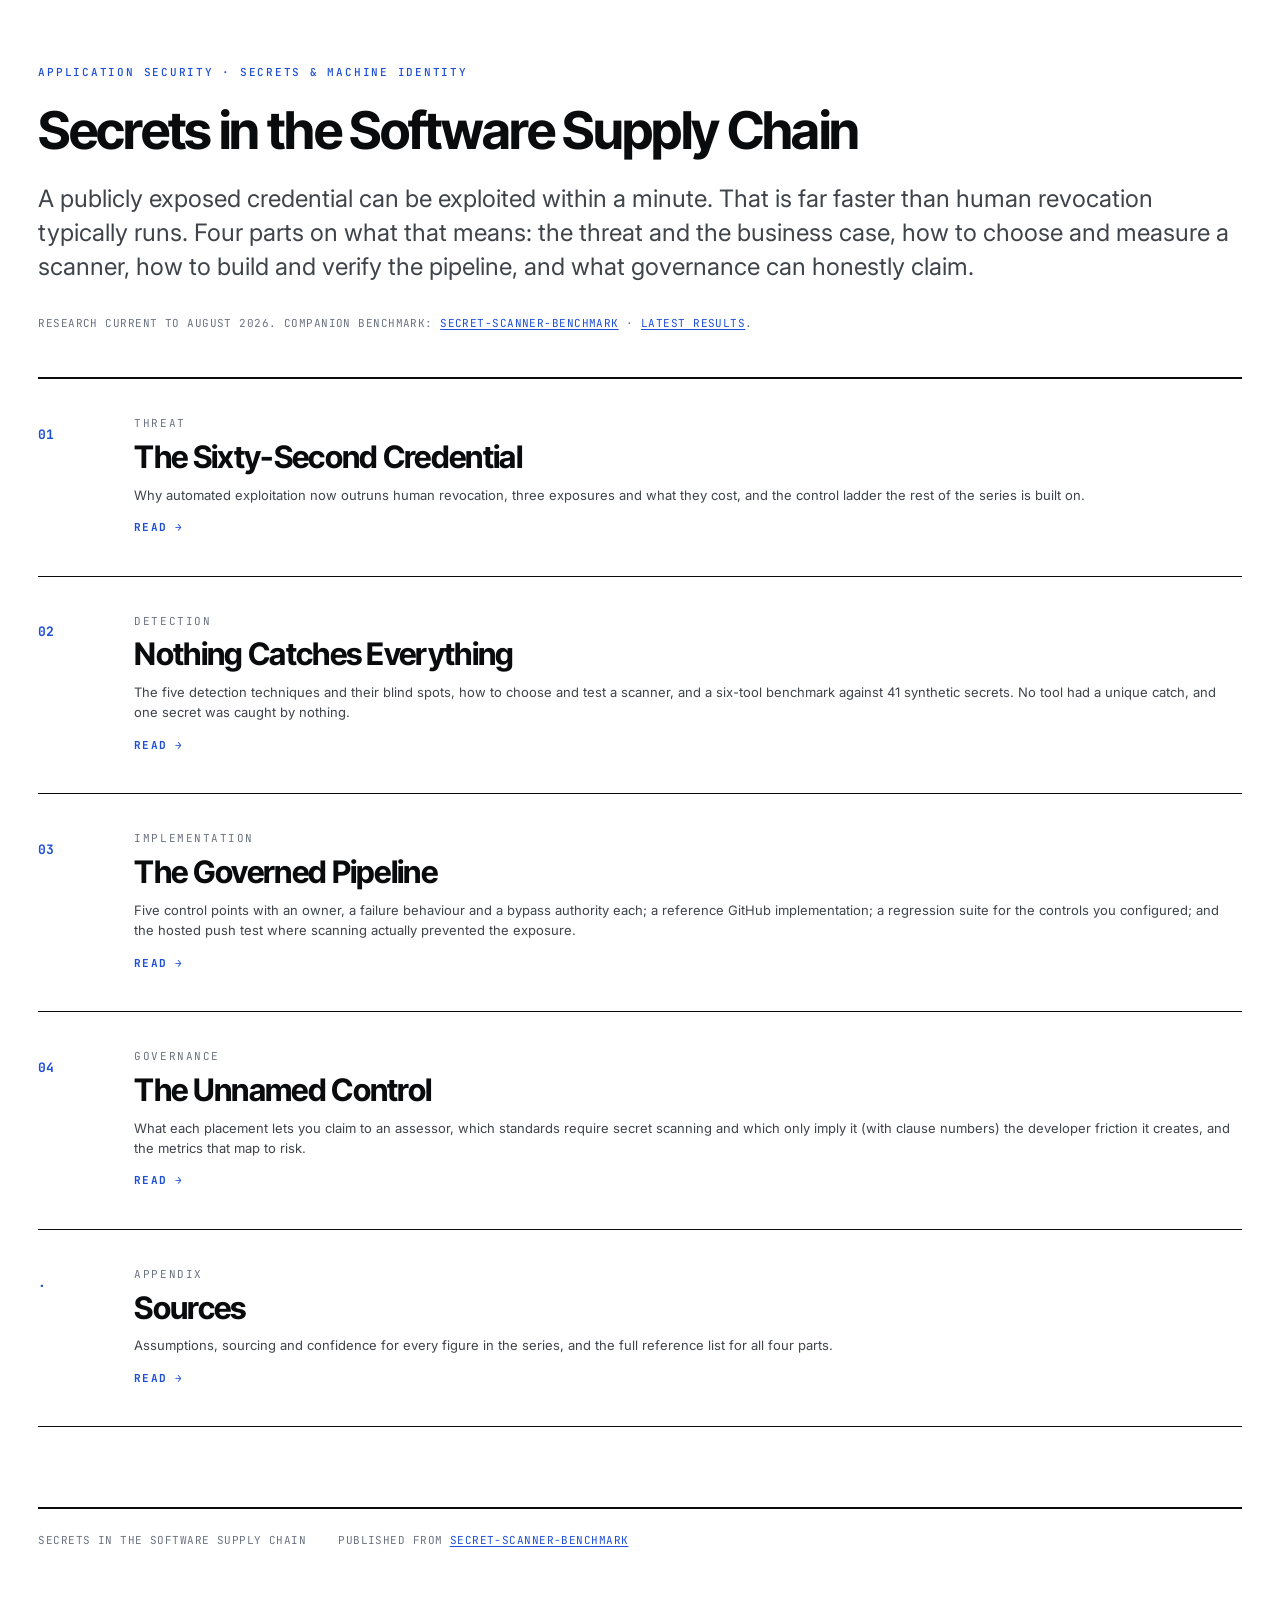
==== commit a6c0f142: "Rewrite the series to the seven voice rules Filenames carry the section name: sixty-second-credentia" ====
--- a/docs/index.html
+++ b/docs/index.html
@@ -25,7 +25,7 @@
   <header class="idx-head">
     <p class="kicker">Application Security &middot; Secrets &amp; Machine Identity</p>
     <h1>Secrets in the Software Supply&nbsp;Chain</h1>
-    <p class="dek">A publicly exposed credential can be exploited within a minute &mdash; far faster than human revocation typically runs.
+    <p class="dek">A publicly exposed credential can be exploited within a minute. That is far faster than human revocation typically runs.
     Four parts on what that means: the threat and the business case, how to choose and measure a
     scanner, how to build and verify the pipeline, and what governance can honestly claim.</p>
     <p class="idx-note">Research current to August 2026. Companion benchmark:
@@ -34,7 +34,7 @@
   </header>
   <ol class="idx-list">
     <li class="idx-item">
-      <a class="idx-link" href="part-1.html">
+      <a class="idx-link" href="sixty-second-credential.html">
         <span class="idx-num">01</span>
         <span class="idx-body">
           <span class="idx-kick">Threat</span>
@@ -45,18 +45,17 @@
       </a>
     </li>
     <li class="idx-item">
-      <a class="idx-link" href="part-2.html">
+      <a class="idx-link" href="nothing-catches-everything.html">
         <span class="idx-num">02</span>
         <span class="idx-body">
           <span class="idx-kick">Detection</span>
           <span class="idx-title">Nothing Catches Everything</span>
-          <span class="idx-blurb">The five detection techniques and their blind spots, how to choose and test a scanner, and a six-tool benchmark against 41 synthetic secrets — no tool with a unique catch, one secret caught by nothing.</span>
+          <span class="idx-blurb">The five detection techniques and their blind spots, how to choose and test a scanner, and a six-tool benchmark against 41 synthetic secrets. No tool had a unique catch, and one secret was caught by nothing.</span>
           <span class="idx-go">Read &rarr;</span>
         </span>
-      </a>
-    </li>
+      </a></li>
     <li class="idx-item">
-      <a class="idx-link" href="part-3.html">
+      <a class="idx-link" href="governed-pipeline.html">
         <span class="idx-num">03</span>
         <span class="idx-body">
           <span class="idx-kick">Implementation</span>
@@ -67,12 +66,23 @@
       </a>
     </li>
     <li class="idx-item">
-      <a class="idx-link" href="part-4.html">
+      <a class="idx-link" href="unnamed-control.html">
         <span class="idx-num">04</span>
         <span class="idx-body">
           <span class="idx-kick">Governance</span>
           <span class="idx-title">The Unnamed Control</span>
-          <span class="idx-blurb">What each placement lets you claim to an assessor, which standards require secret scanning and which only imply it — with clause numbers — the developer friction it creates, and the metrics that map to risk.</span>
+          <span class="idx-blurb">What each placement lets you claim to an assessor, which standards require secret scanning and which only imply it (with clause numbers) the developer friction it creates, and the metrics that map to risk.</span>
+          <span class="idx-go">Read &rarr;</span>
+        </span>
+      </a>
+    </li>
+    <li class="idx-item">
+      <a class="idx-link" href="sources.html">
+        <span class="idx-num">&middot;</span>
+        <span class="idx-body">
+          <span class="idx-kick">Appendix</span>
+          <span class="idx-title">Sources</span>
+          <span class="idx-blurb">Assumptions, sourcing and confidence for every figure in the series, and the full reference list for all four parts.</span>
           <span class="idx-go">Read &rarr;</span>
         </span>
       </a>
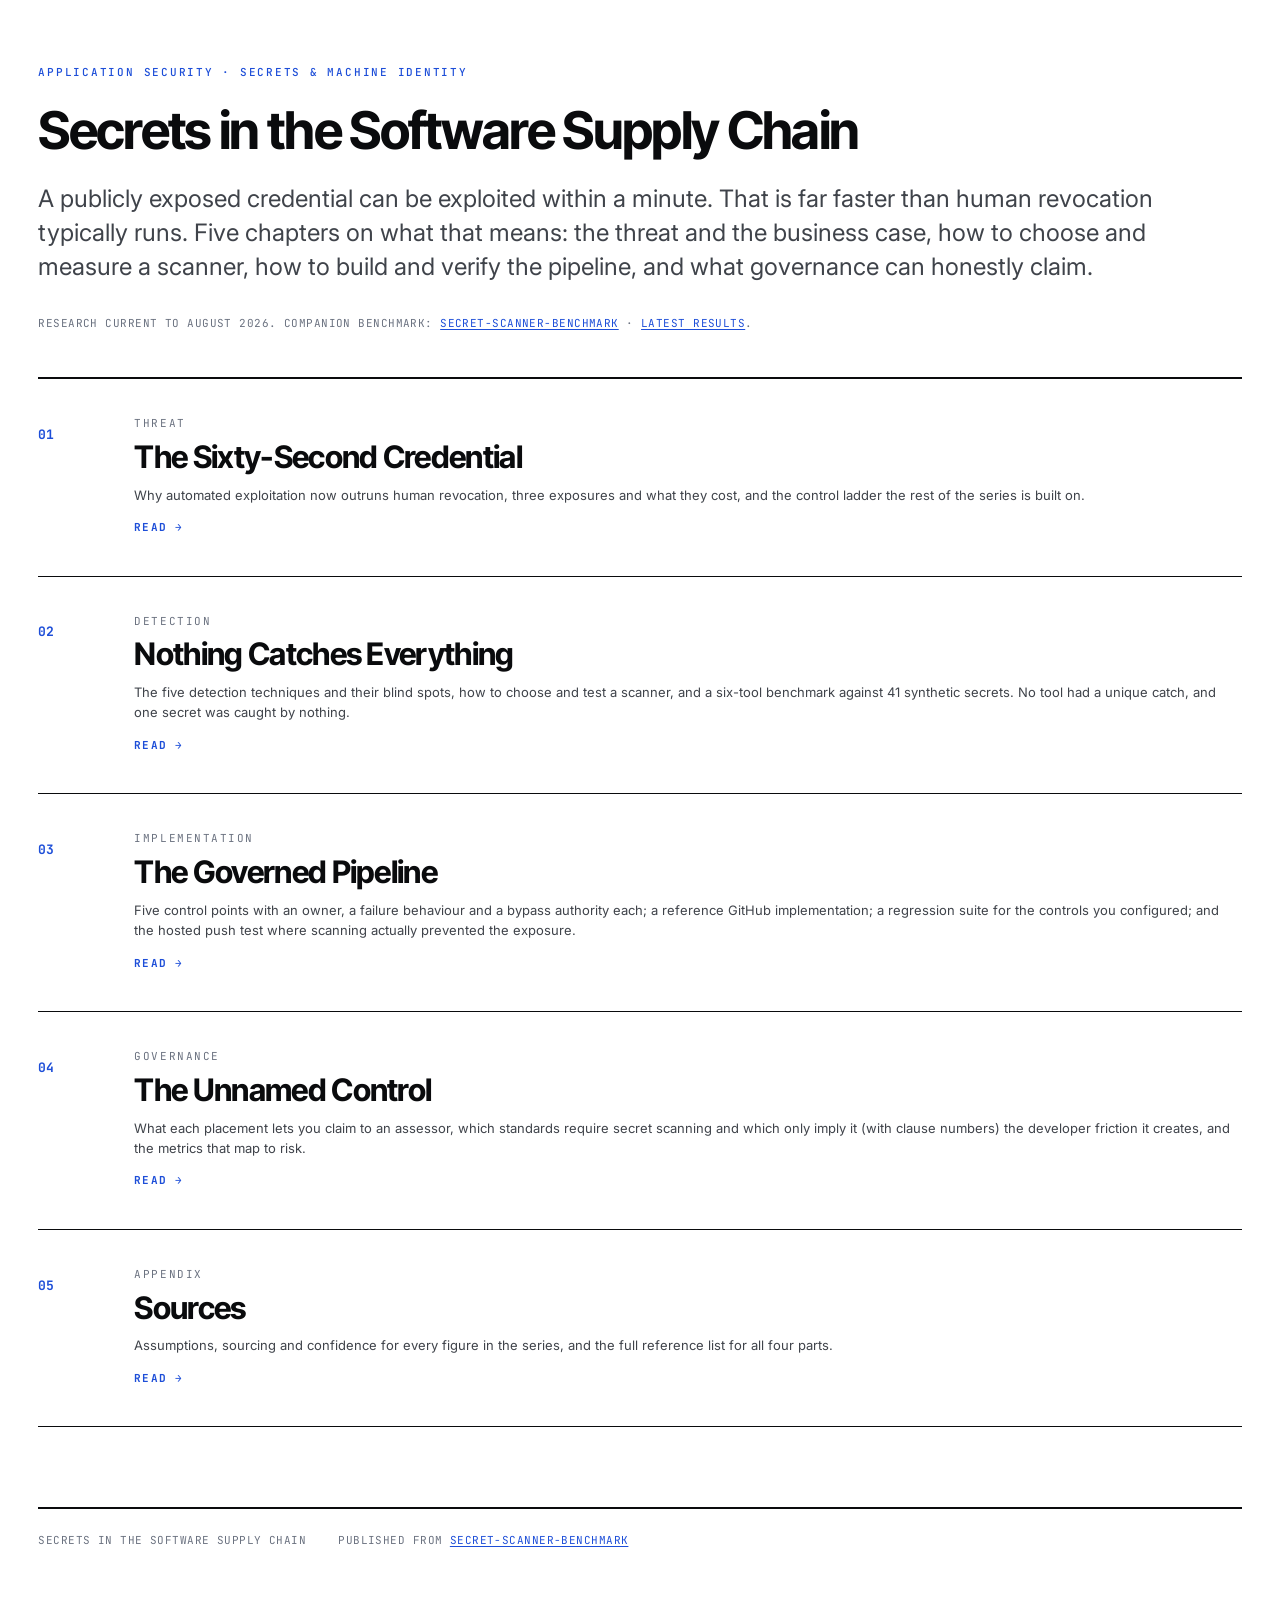
==== commit 6e07b965: "Chapters, not parts, and the appendix numbered with them "Part N" becomes "Chapter N" across navigat" ====
--- a/docs/index.html
+++ b/docs/index.html
@@ -26,7 +26,7 @@
     <p class="kicker">Application Security &middot; Secrets &amp; Machine Identity</p>
     <h1>Secrets in the Software Supply&nbsp;Chain</h1>
     <p class="dek">A publicly exposed credential can be exploited within a minute. That is far faster than human revocation typically runs.
-    Four parts on what that means: the threat and the business case, how to choose and measure a
+    Five chapters on what that means: the threat and the business case, how to choose and measure a
     scanner, how to build and verify the pipeline, and what governance can honestly claim.</p>
     <p class="idx-note">Research current to August 2026. Companion benchmark:
     <a href="https://github.com/llody9977/secret-scanner-benchmark">secret-scanner-benchmark</a> &middot;
@@ -78,7 +78,7 @@
     </li>
     <li class="idx-item">
       <a class="idx-link" href="sources.html">
-        <span class="idx-num">&middot;</span>
+        <span class="idx-num">05</span>
         <span class="idx-body">
           <span class="idx-kick">Appendix</span>
           <span class="idx-title">Sources</span>
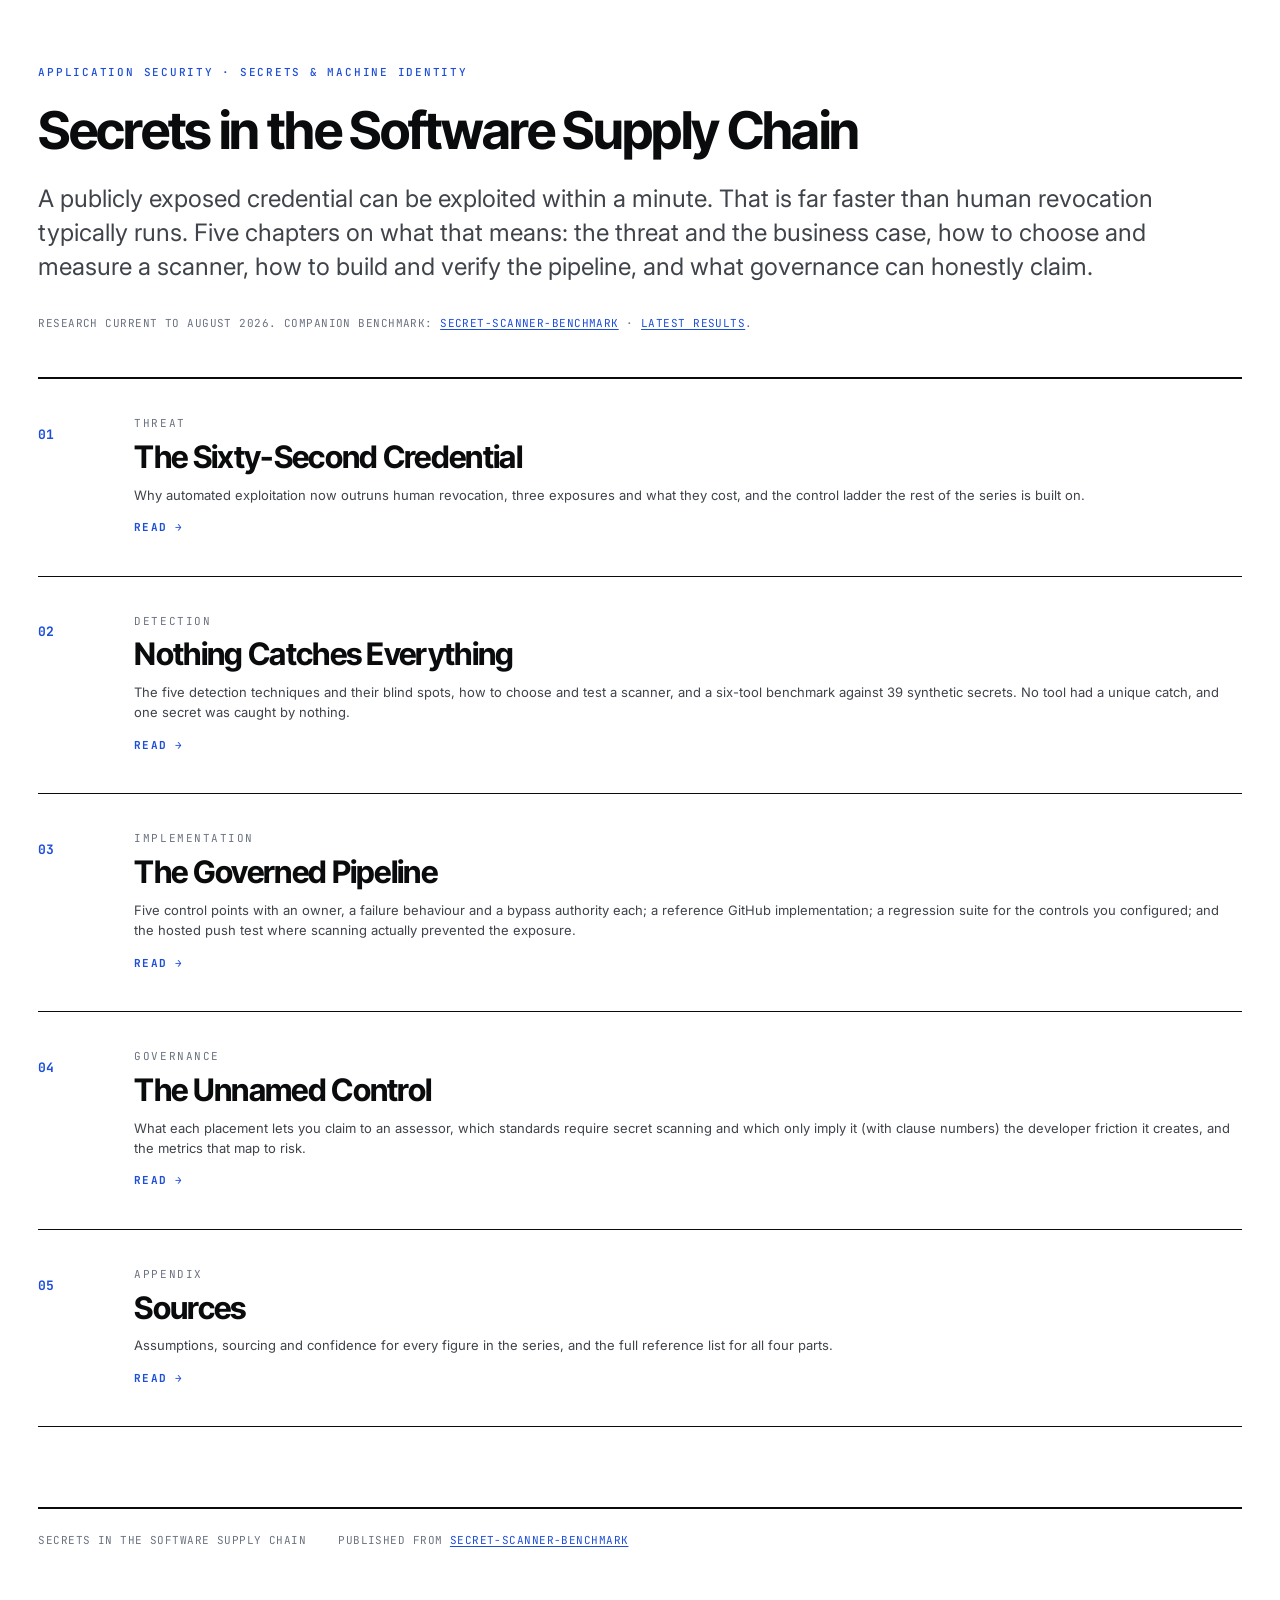
==== commit e6bfba54: "Run #7: rescore against the corrected ground truth The malformed-token correction changes every numb" ====
--- a/docs/index.html
+++ b/docs/index.html
@@ -50,7 +50,7 @@
         <span class="idx-body">
           <span class="idx-kick">Detection</span>
           <span class="idx-title">Nothing Catches Everything</span>
-          <span class="idx-blurb">The five detection techniques and their blind spots, how to choose and test a scanner, and a six-tool benchmark against 41 synthetic secrets. No tool had a unique catch, and one secret was caught by nothing.</span>
+          <span class="idx-blurb">The five detection techniques and their blind spots, how to choose and test a scanner, and a six-tool benchmark against 39 synthetic secrets. No tool had a unique catch, and one secret was caught by nothing.</span>
           <span class="idx-go">Read &rarr;</span>
         </span>
       </a></li>
